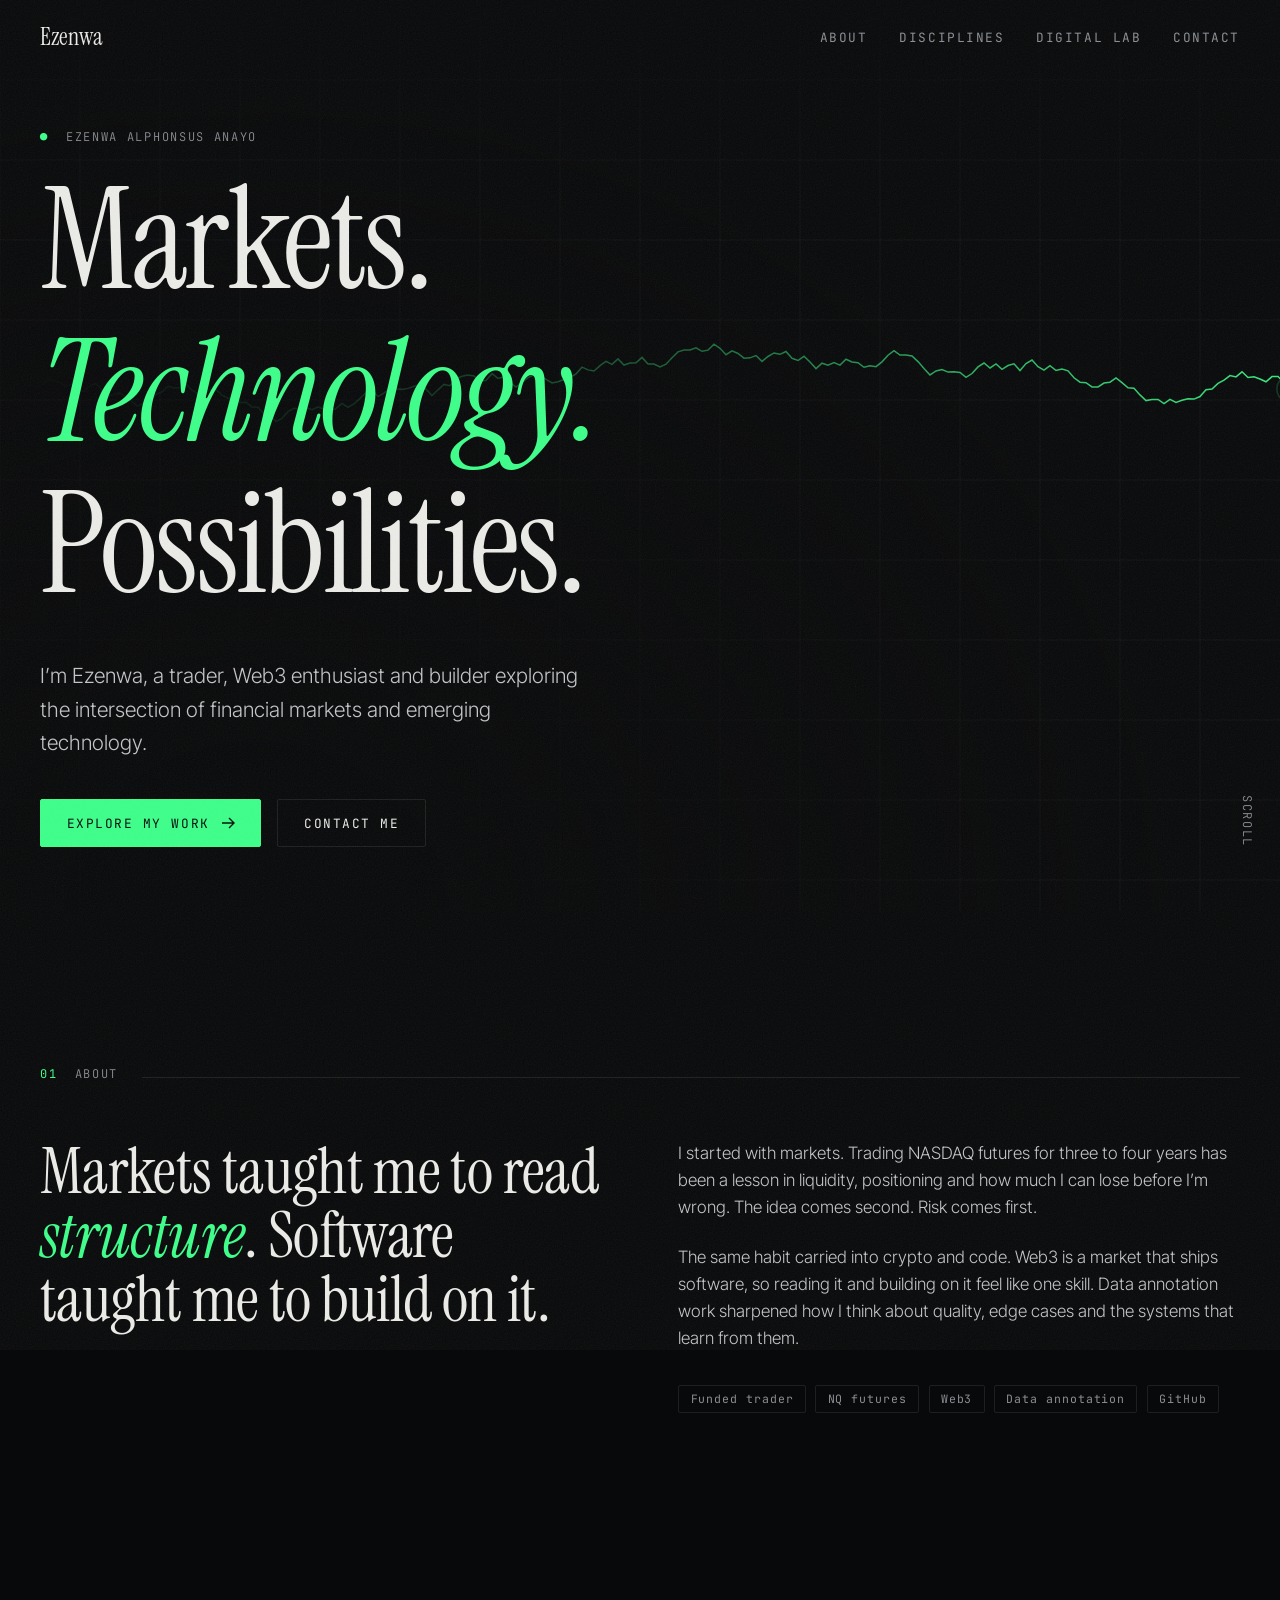
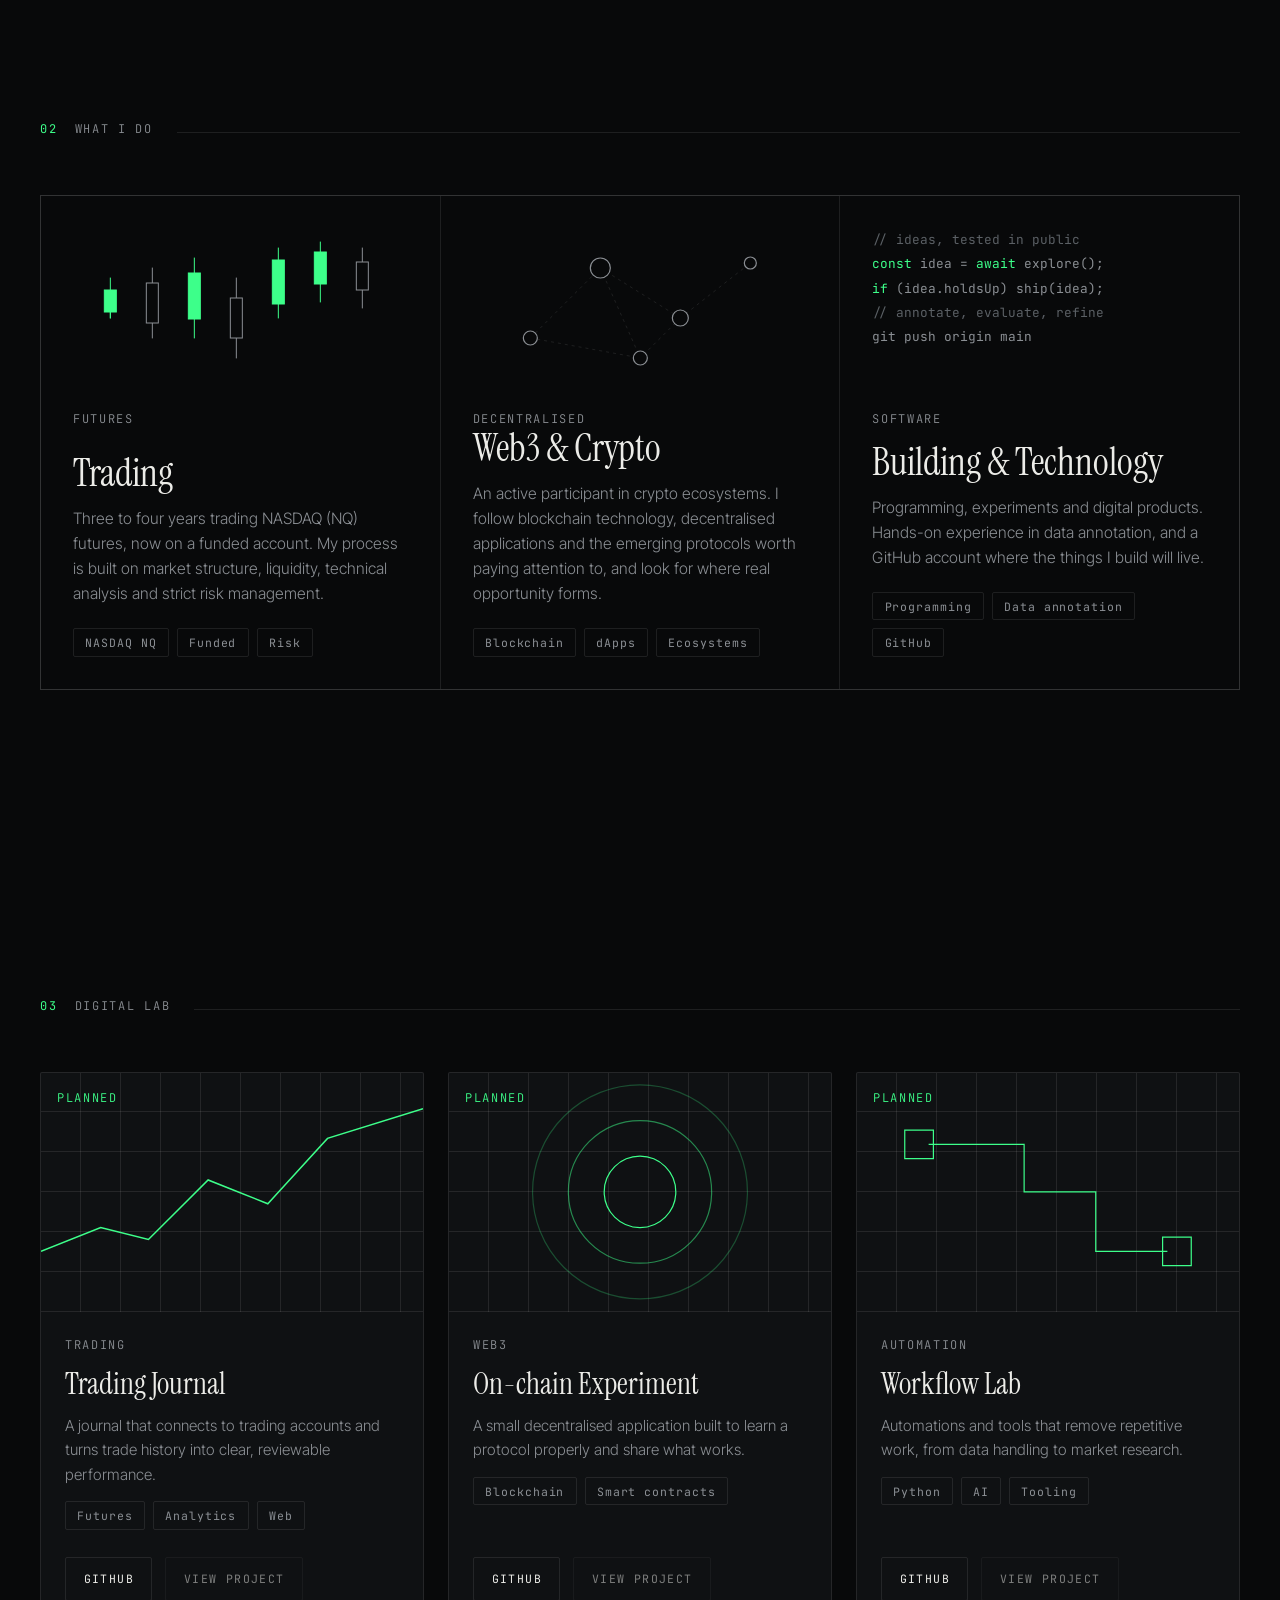
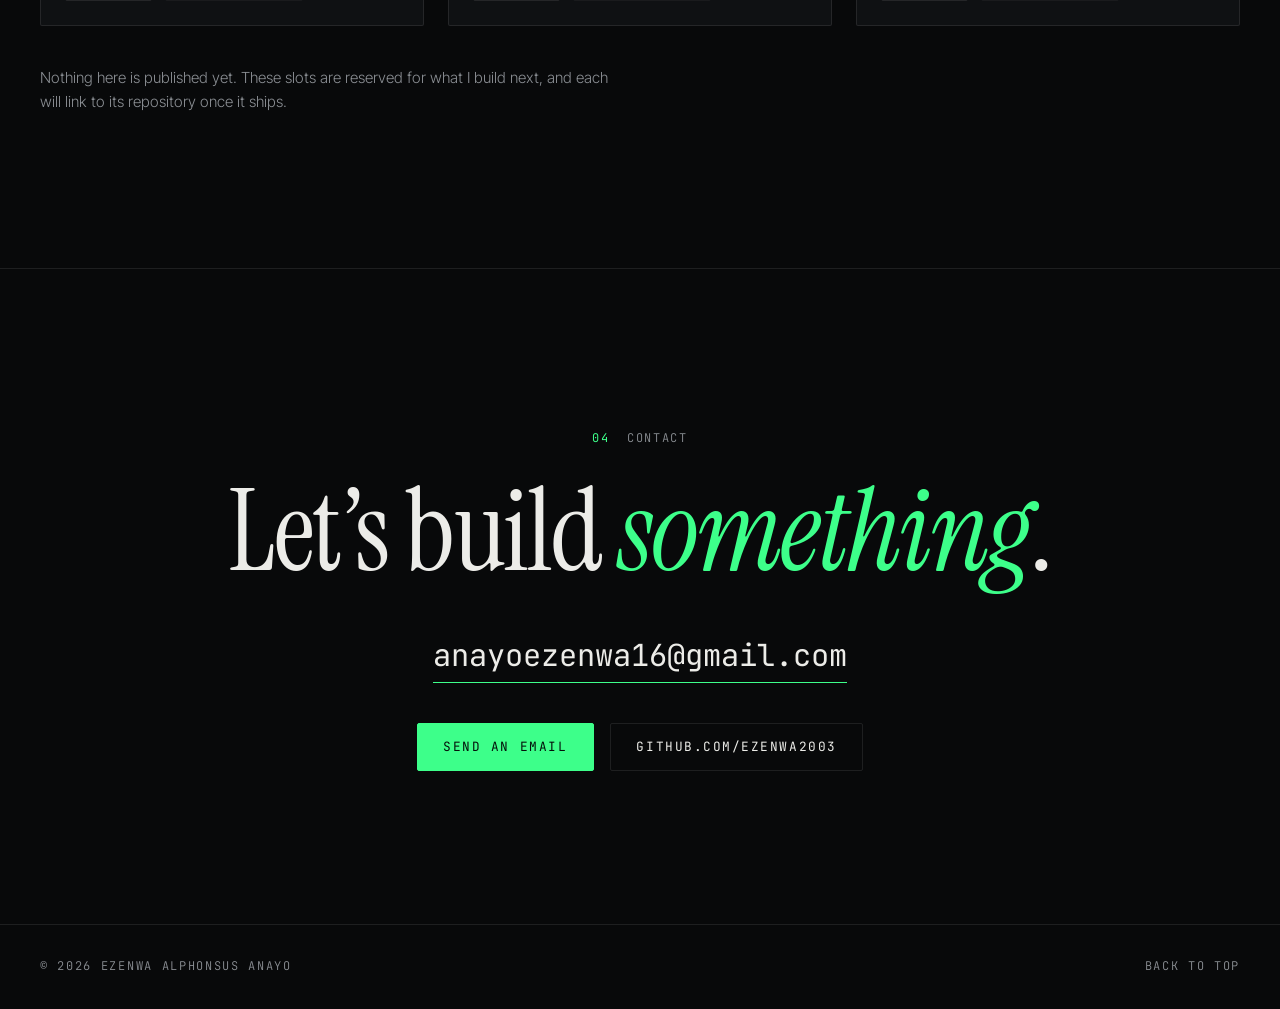
==== index.html @ c3a6a524 "Add files via upload" ====
<!DOCTYPE html>
<html lang="en">
<head>
<meta charset="utf-8">
<meta name="viewport" content="width=device-width, initial-scale=1, viewport-fit=cover">
<title>Ezenwa Alphonsus Anayo | Markets. Technology. Possibilities.</title>
<meta name="description" content="Ezenwa is a futures trader, Web3 enthusiast and builder working at the intersection of financial markets and emerging technology.">
<meta name="theme-color" content="#08090a">
<link rel="icon" href="data:image/svg+xml,%3Csvg xmlns='http://www.w3.org/2000/svg' viewBox='0 0 32 32'%3E%3Crect width='32' height='32' fill='%2308090a'/%3E%3Cpath d='M9 8h14v3H12.5v4H21v3h-8.5v4H23v3H9z' fill='%233dff8a'/%3E%3C/svg%3E">
<link rel="preconnect" href="https://fonts.googleapis.com">
<link rel="preconnect" href="https://fonts.gstatic.com" crossorigin>
<link href="https://fonts.googleapis.com/css2?family=Instrument+Serif:ital@0;1&family=Inter+Tight:wght@300;400;500&family=JetBrains+Mono:wght@400&display=swap" rel="stylesheet">
<style>
:root{--bg:#08090a;--bg2:#0f1113;--ink:#ecece8;--mute:#8b8f94;--line:rgba(255,255,255,.09);--acc:#3dff8a;--serif:'Instrument Serif',Georgia,'Times New Roman',serif;--sans:'Inter Tight',system-ui,-apple-system,'Segoe UI',sans-serif;--mono:'JetBrains Mono',ui-monospace,Menlo,Consolas,monospace;--ease:cubic-bezier(.2,.7,.1,1);color-scheme:dark;box-sizing:border-box;padding-bottom:env(safe-area-inset-bottom,0px)}
*,*::before,*::after{box-sizing:border-box;margin:0}
html{scroll-behavior:smooth;scroll-padding-top:80px;background:var(--bg)}
body{background:var(--bg);color:var(--ink);font:300 1.0625rem/1.6 var(--sans);overflow-x:hidden;-webkit-font-smoothing:antialiased}
body::before{content:"";position:fixed;inset:0 0 auto;height:env(safe-area-inset-top,0px);background:var(--bg);z-index:60}
body::after{content:"";position:fixed;inset:-50%;z-index:70;pointer-events:none;opacity:.07;background-image:url("data:image/svg+xml,%3Csvg xmlns='http://www.w3.org/2000/svg' width='200' height='200'%3E%3Cfilter id='n'%3E%3CfeTurbulence type='fractalNoise' baseFrequency='.85' numOctaves='2'/%3E%3C/filter%3E%3Crect width='100%25' height='100%25' filter='url(%23n)'/%3E%3C/svg%3E");animation:gr 1.2s steps(6) infinite}
@keyframes gr{0%{transform:translate(0,0)}20%{transform:translate(-3%,2%)}40%{transform:translate(2%,-3%)}60%{transform:translate(-2%,-1%)}80%{transform:translate(3%,3%)}100%{transform:translate(0,0)}}
a{color:inherit;text-decoration:none}
:focus-visible{outline:2px solid var(--acc);outline-offset:3px}
.wrap{width:min(1200px,100% - 3rem);margin-inline:auto}
.mono{font-family:var(--mono);font-size:.75rem;letter-spacing:.14em;text-transform:uppercase;color:var(--mute)}
.mono b{color:var(--acc);font-weight:400}
h1,h2,h3{font-family:var(--serif);font-weight:400;line-height:1}
/* loader */
#ld{position:fixed;inset:0;z-index:100;background:var(--bg);display:grid;place-items:center;transition:transform 1s var(--ease)}
#ld span{font-family:var(--serif);font-size:clamp(2rem,6vw,3.5rem);display:block;overflow:hidden}
#ld i{display:block;height:1px;background:var(--acc);width:0;margin-top:1rem;animation:ln 1.1s var(--ease) forwards}
@keyframes ln{to{width:100%}}
body.ready #ld{transform:translateY(-100%)}
/* nav */
header{position:fixed;top:0;left:0;right:0;z-index:50;padding:calc(1.1rem + env(safe-area-inset-top,0px)) 0 1.1rem;mix-blend-mode:normal}
header .wrap{display:flex;justify-content:space-between;align-items:center}
.logo{font-family:var(--serif);font-size:1.5rem}
nav{display:flex;gap:2rem}
nav a,.mbtn{position:relative;font:400 .8rem var(--mono);letter-spacing:.12em;text-transform:uppercase;color:var(--mute);padding:.7rem 0;transition:color .3s}
nav a::after{content:"";position:absolute;left:0;bottom:.3rem;height:1px;width:100%;background:var(--acc);transform:scaleX(0);transform-origin:right;transition:transform .5s var(--ease)}
nav a:hover,nav a.on{color:var(--ink)}
nav a:hover::after,nav a.on::after{transform:scaleX(1);transform-origin:left}
.mbtn{display:none;background:none;border:1px solid var(--line);border-radius:2px;min-width:44px;min-height:44px;padding:0 1rem;cursor:pointer}
/* hero */
#top{position:relative;min-height:100svh;display:flex;align-items:flex-end;padding:8rem 0 4rem;overflow:hidden}
#cv{position:absolute;inset:0;width:100%;height:100%}
#top::after{content:"";position:absolute;inset:0;background:radial-gradient(ellipse at 20% 100%,var(--bg) 10%,transparent 65%),linear-gradient(var(--bg),transparent 25%);pointer-events:none}
#top .wrap{position:relative;z-index:2}
h1{font-size:clamp(3.2rem,11vw,9.5rem);letter-spacing:-.02em;margin:1.5rem 0 2rem}
h1 .ln{display:block;overflow:hidden;padding-bottom:.08em}
h1 .ln span{display:block;transform:translateY(110%);transition:transform 1.2s var(--ease)}
h1 .ln:nth-child(2) span{transition-delay:.12s;font-style:italic;color:var(--acc)}
h1 .ln:nth-child(3) span{transition-delay:.24s}
body.ready h1 .ln span{transform:none}
.sub{max-width:34rem;font-size:clamp(1.05rem,2vw,1.3rem);color:#c4c6c8}
.cta{display:flex;flex-wrap:wrap;gap:1rem;margin-top:2.5rem}
.btn{display:inline-flex;align-items:center;gap:.7rem;min-height:48px;padding:0 1.6rem;border:1px solid var(--line);border-radius:2px;font:400 .8rem var(--mono);letter-spacing:.12em;text-transform:uppercase;transition:background .4s,color .4s,border-color .4s,transform .4s var(--ease)}
.btn svg{width:14px;height:14px;transition:transform .4s var(--ease)}
.btn:hover svg{transform:translateX(4px)}
.btn.p{background:var(--acc);color:#04100a;border-color:var(--acc)}
.btn.p:hover{background:var(--ink);border-color:var(--ink)}
.btn:not(.p):hover{border-color:var(--acc);color:var(--acc)}
.scroll{position:absolute;right:1.5rem;bottom:4rem;z-index:2;writing-mode:vertical-rl}
/* sections */
section{padding:clamp(5rem,12vw,10rem) 0;position:relative}
.hd{display:flex;gap:1.5rem;align-items:baseline;margin-bottom:3.5rem}
.hd::after{content:"";flex:1;height:1px;background:var(--line);transform:scaleX(0);transform-origin:left;transition:transform 1.4s var(--ease)}
.hd.in::after{transform:none}
.rv{opacity:0;transform:translateY(28px);transition:opacity .9s var(--ease),transform .9s var(--ease);transition-delay:var(--d,0s)}
.rv.in{opacity:1;transform:none}
#about .g{display:grid;grid-template-columns:1fr 1fr;gap:clamp(2rem,6vw,6rem)}
#about h2{font-size:clamp(2.2rem,5vw,4.2rem);letter-spacing:-.01em}
#about h2 em{color:var(--acc)}
#about p+p{margin-top:1.4rem}
#about p{color:#c4c6c8}
.facts{display:flex;flex-wrap:wrap;gap:.6rem;margin-top:2rem}
.tag{font:400 .72rem var(--mono);letter-spacing:.08em;padding:.35rem .7rem;border:1px solid var(--line);border-radius:2px;color:var(--mute)}
/* what i do */
.cards{display:grid;grid-template-columns:repeat(3,1fr);gap:1px;background:var(--line);border:1px solid var(--line)}
.card{position:relative;background:var(--bg);padding:2rem;min-height:30rem;display:flex;flex-direction:column;overflow:hidden;transition:background .5s}
.card::before{content:"";position:absolute;inset:0;background:radial-gradient(420px circle at var(--mx,50%) var(--my,0%),rgba(61,255,138,.09),transparent 60%);opacity:0;transition:opacity .4s}
.card:hover::before{opacity:1}
.card>*{position:relative}
.card h3{font-size:2.4rem;margin:auto 0 .8rem}
.card p{color:var(--mute);font-size:.98rem}
.card .tags{display:flex;flex-wrap:wrap;gap:.5rem;margin-top:1.4rem}
.viz{height:150px;margin-bottom:2rem}
.viz svg{width:100%;height:100%;overflow:visible}
.cn{stroke:var(--mute);stroke-width:1;transition:stroke .5s,transform .7s var(--ease);transform-box:fill-box;transform-origin:center}
.cn.u{fill:var(--acc);stroke:var(--acc)}
.card:hover .cn{stroke:var(--acc)}
.card:hover .cn:nth-child(odd){transform:scaleY(1.25)}
.card:hover .cn:nth-child(even){transform:scaleY(.8)}
.nd{fill:var(--bg);stroke:var(--mute);stroke-width:1.2;transition:stroke .5s,fill .5s}
.ed{stroke:var(--line);stroke-width:1;stroke-dasharray:3 4;transition:stroke .5s}
.card:hover .nd{stroke:var(--acc)}.card:hover .nd.f{fill:var(--acc)}.card:hover .ed{stroke:var(--acc);animation:dash 1.5s linear infinite}
@keyframes dash{to{stroke-dashoffset:-14}}
.code{font:400 .8rem/1.9 var(--mono);color:var(--mute);white-space:pre;overflow:hidden}
.code .k{color:var(--acc)}.code .c{color:#5b6065}
/* lab */
.lab{display:grid;grid-template-columns:repeat(3,1fr);gap:1.5rem}
.pj{border:1px solid var(--line);background:var(--bg2);border-radius:2px;display:flex;flex-direction:column;transition:border-color .5s,transform .6s var(--ease)}
.pj:hover{border-color:rgba(61,255,138,.5);transform:translateY(-6px)}
.th{aspect-ratio:16/10;position:relative;overflow:hidden;border-bottom:1px solid var(--line);background:repeating-linear-gradient(90deg,transparent 0 39px,var(--line) 39px 40px),repeating-linear-gradient(0deg,transparent 0 39px,var(--line) 39px 40px)}
.th svg{position:absolute;inset:0;width:100%;height:100%}
.th .st{position:absolute;left:1rem;top:1rem;color:var(--acc)}
.pb{padding:1.5rem;display:flex;flex-direction:column;gap:.9rem;flex:1}
.pb h3{font-size:1.9rem}
.pb p{color:var(--mute);font-size:.95rem}
.pb .tags{display:flex;flex-wrap:wrap;gap:.5rem}
.pa{display:flex;gap:.8rem;margin-top:auto;padding-top:.8rem}
.pa .btn{min-height:44px;padding:0 1.1rem;font-size:.72rem}
.btn[aria-disabled=true]{opacity:.5;pointer-events:none}
.note{margin-top:2.5rem;max-width:36rem;color:var(--mute);font-size:.95rem}
/* contact */
#contact{text-align:center;border-top:1px solid var(--line)}
#contact h2{font-size:clamp(2.6rem,9vw,7.5rem);letter-spacing:-.02em;margin:1.5rem 0 2.5rem}
#contact h2 em{color:var(--acc)}
.mail{display:inline-block;font:400 clamp(1rem,3.4vw,1.9rem) var(--mono);border-bottom:1px solid var(--acc);padding:.4rem 0;transition:color .3s}
.mail:hover{color:var(--acc)}
.cta.c{justify-content:center}
footer{padding:2rem 0 calc(2rem + env(safe-area-inset-bottom,0px));border-top:1px solid var(--line)}
footer .wrap{display:flex;justify-content:space-between;flex-wrap:wrap;gap:1rem}
/* cursor */
.cur{position:fixed;left:0;top:0;width:34px;height:34px;margin:-17px 0 0 -17px;border:1px solid var(--acc);border-radius:50%;z-index:80;pointer-events:none;opacity:0;transition:width .35s var(--ease),height .35s var(--ease),margin .35s var(--ease),background .3s,opacity .3s}
.cur.on{opacity:.9}.cur.h{width:64px;height:64px;margin:-32px 0 0 -32px;background:rgba(61,255,138,.1)}
@media(max-width:900px){
 #about .g,.cards,.lab{grid-template-columns:1fr}
 .card{min-height:24rem}
 nav{position:fixed;inset:0;background:var(--bg);flex-direction:column;justify-content:center;align-items:center;gap:1.2rem;opacity:0;visibility:hidden;transition:opacity .4s,visibility .4s}
 nav a{font:400 2.4rem var(--serif);text-transform:none;letter-spacing:0;color:var(--ink)}
 nav.open{opacity:1;visibility:visible}
 .mbtn{display:block;position:relative;z-index:2}
 .scroll{display:none}
}
@media(prefers-reduced-motion:reduce){
 *,*::before,*::after{animation-duration:.01ms!important;animation-iteration-count:1!important;transition-duration:.01ms!important;scroll-behavior:auto!important}
 .rv,h1 .ln span{opacity:1;transform:none}
}
</style>
</head>
<body>
<div id="ld" aria-hidden="true"><div><span>Ezenwa</span><i></i></div></div>
<div class="cur" aria-hidden="true"></div>

<header>
 <div class="wrap">
  <a class="logo" href="#top" aria-label="Ezenwa, back to top">Ezenwa</a>
  <button class="mbtn" aria-expanded="false" aria-controls="nav">Menu</button>
  <nav id="nav" aria-label="Primary">
   <a href="#about">About</a><a href="#do">Disciplines</a><a href="#lab">Digital Lab</a><a href="#contact">Contact</a>
  </nav>
 </div>
</header>

<main>
<section id="top" aria-label="Introduction">
 <canvas id="cv" aria-hidden="true"></canvas>
 <div class="wrap">
  <p class="mono"><b>●</b>&nbsp; Ezenwa Alphonsus Anayo</p>
  <h1 aria-label="Markets. Technology. Possibilities."><span class="ln"><span>Markets.</span></span><span class="ln"><span>Technology.</span></span><span class="ln"><span>Possibilities.</span></span></h1>
  <p class="sub">I’m Ezenwa, a trader, Web3 enthusiast and builder exploring the intersection of financial markets and emerging technology.</p>
  <div class="cta">
   <a class="btn p" href="#lab">Explore my work <svg viewBox="0 0 14 14" fill="none" stroke="currentColor" stroke-width="1.4" aria-hidden="true"><path d="M1 7h12M8 2l5 5-5 5"/></svg></a>
   <a class="btn" href="#contact">Contact me</a>
  </div>
 </div>
 <span class="mono scroll">Scroll</span>
</section>

<section id="about">
 <div class="wrap">
  <div class="hd rv"><span class="mono"><b>01</b> &nbsp;About</span></div>
  <div class="g">
   <h2 class="rv">Markets taught me to read <em>structure</em>. Software taught me to build on it.</h2>
   <div class="rv" style="--d:.15s">
    <p>I started with markets. Trading NASDAQ futures for three to four years has been a lesson in liquidity, positioning and how much I can lose before I’m wrong. The idea comes second. Risk comes first.</p>
    <p>The same habit carried into crypto and code. Web3 is a market that ships software, so reading it and building on it feel like one skill. Data annotation work sharpened how I think about quality, edge cases and the systems that learn from them.</p>
    <div class="facts"><span class="tag">Funded trader</span><span class="tag">NQ futures</span><span class="tag">Web3</span><span class="tag">Data annotation</span><span class="tag">GitHub</span></div>
   </div>
  </div>
 </div>
</section>

<section id="do">
 <div class="wrap">
  <div class="hd rv"><span class="mono"><b>02</b> &nbsp;What I do</span></div>
  <div class="cards">
   <article class="card rv">
    <div class="viz"><svg viewBox="0 0 300 150" aria-hidden="true">
     <g stroke-linecap="round"><path class="cn u" d="M20 90v-40M20 80v10" /><rect class="cn u" x="14" y="62" width="12" height="22" fill="none"/>
     <path class="cn" d="M62 40v70"/><rect class="cn" x="56" y="55" width="12" height="40" fill="var(--bg)"/>
     <path class="cn u" d="M104 30v80"/><rect class="cn u" x="98" y="45" width="12" height="46" fill="none"/>
     <path class="cn" d="M146 50v80"/><rect class="cn" x="140" y="70" width="12" height="40" fill="var(--bg)"/>
     <path class="cn u" d="M188 20v70"/><rect class="cn u" x="182" y="32" width="12" height="44" fill="none"/>
     <path class="cn u" d="M230 14v60"/><rect class="cn u" x="224" y="24" width="12" height="32" fill="none"/>
     <path class="cn" d="M272 20v60"/><rect class="cn" x="266" y="34" width="12" height="28" fill="var(--bg)"/></g></svg></div>
    <span class="mono">Futures</span>
    <h3>Trading</h3>
    <p>Three to four years trading NASDAQ (NQ) futures, now on a funded account. My process is built on market structure, liquidity, technical analysis and strict risk management.</p>
    <div class="tags"><span class="tag">NASDAQ NQ</span><span class="tag">Funded</span><span class="tag">Risk</span></div>
   </article>
   <article class="card rv" style="--d:.12s">
    <div class="viz"><svg viewBox="0 0 300 150" aria-hidden="true">
     <path class="ed" d="M40 110L110 40M110 40L190 90M190 90L260 35M110 40L150 130M190 90L150 130M40 110L150 130"/>
     <circle class="nd f" cx="40" cy="110" r="7"/><circle class="nd" cx="110" cy="40" r="10"/><circle class="nd f" cx="190" cy="90" r="8"/><circle class="nd" cx="260" cy="35" r="6"/><circle class="nd" cx="150" cy="130" r="7"/></svg></div>
    <span class="mono">Decentralised</span>
    <h3>Web3 &amp; Crypto</h3>
    <p>An active participant in crypto ecosystems. I follow blockchain technology, decentralised applications and the emerging protocols worth paying attention to, and look for where real opportunity forms.</p>
    <div class="tags"><span class="tag">Blockchain</span><span class="tag">dApps</span><span class="tag">Ecosystems</span></div>
   </article>
   <article class="card rv" style="--d:.24s">
    <div class="viz"><div class="code"><span class="c">// ideas, tested in public</span>
<span class="k">const</span> idea = <span class="k">await</span> explore();
<span class="k">if</span> (idea.holdsUp) ship(idea);
<span class="c">// annotate, evaluate, refine</span>
git push origin main</div></div>
    <span class="mono">Software</span>
    <h3>Building &amp; Technology</h3>
    <p>Programming, experiments and digital products. Hands-on experience in data annotation, and a GitHub account where the things I build will live.</p>
    <div class="tags"><span class="tag">Programming</span><span class="tag">Data annotation</span><span class="tag">GitHub</span></div>
   </article>
  </div>
 </div>
</section>

<section id="lab">
 <div class="wrap">
  <div class="hd rv"><span class="mono"><b>03</b> &nbsp;Digital Lab</span></div>
  <div class="lab" id="grid">
   <article class="pj rv">
    <div class="th"><span class="mono st">Planned</span><svg viewBox="0 0 320 200" preserveAspectRatio="none" aria-hidden="true"><path d="M0 150L50 130 90 140 140 90 190 110 240 55 320 30" fill="none" stroke="#3dff8a" stroke-width="1.5" vector-effect="non-scaling-stroke"/></svg></div>
    <div class="pb"><span class="mono">Trading</span><h3>Trading Journal</h3><p>A journal that connects to trading accounts and turns trade history into clear, reviewable performance.</p>
     <div class="tags"><span class="tag">Futures</span><span class="tag">Analytics</span><span class="tag">Web</span></div>
     <div class="pa"><a class="btn" href="https://github.com/ezenwa2003" target="_blank" rel="noopener">GitHub</a><a class="btn" href="#contact" aria-disabled="true" tabindex="-1">View project</a></div></div>
   </article>
   <article class="pj rv" style="--d:.12s">
    <div class="th"><span class="mono st">Planned</span><svg viewBox="0 0 320 200" preserveAspectRatio="none" aria-hidden="true"><g fill="none" stroke="#3dff8a" stroke-width="1.2" vector-effect="non-scaling-stroke"><circle cx="160" cy="100" r="30" vector-effect="non-scaling-stroke"/><circle cx="160" cy="100" r="60" opacity=".5" vector-effect="non-scaling-stroke"/><circle cx="160" cy="100" r="90" opacity=".25" vector-effect="non-scaling-stroke"/></g></svg></div>
    <div class="pb"><span class="mono">Web3</span><h3>On-chain Experiment</h3><p>A small decentralised application built to learn a protocol properly and share what works.</p>
     <div class="tags"><span class="tag">Blockchain</span><span class="tag">Smart contracts</span></div>
     <div class="pa"><a class="btn" href="https://github.com/ezenwa2003" target="_blank" rel="noopener">GitHub</a><a class="btn" href="#contact" aria-disabled="true" tabindex="-1">View project</a></div></div>
   </article>
   <article class="pj rv" style="--d:.24s">
    <div class="th"><span class="mono st">Planned</span><svg viewBox="0 0 320 200" preserveAspectRatio="none" aria-hidden="true"><g fill="none" stroke="#3dff8a" stroke-width="1.2" vector-effect="non-scaling-stroke"><path d="M60 60h80v40h60v50h60" vector-effect="non-scaling-stroke"/><rect x="40" y="48" width="24" height="24" vector-effect="non-scaling-stroke"/><rect x="256" y="138" width="24" height="24" vector-effect="non-scaling-stroke"/></g></svg></div>
    <div class="pb"><span class="mono">Automation</span><h3>Workflow Lab</h3><p>Automations and tools that remove repetitive work, from data handling to market research.</p>
     <div class="tags"><span class="tag">Python</span><span class="tag">AI</span><span class="tag">Tooling</span></div>
     <div class="pa"><a class="btn" href="https://github.com/ezenwa2003" target="_blank" rel="noopener">GitHub</a><a class="btn" href="#contact" aria-disabled="true" tabindex="-1">View project</a></div></div>
   </article>
  </div>
  <p class="note rv">Nothing here is published yet. These slots are reserved for what I build next, and each will link to its repository once it ships.</p>
 </div>
</section>

<section id="contact">
 <div class="wrap">
  <span class="mono rv"><b>04</b> &nbsp;Contact</span>
  <h2 class="rv">Let’s build <em>something</em>.</h2>
  <a class="mail rv" href="mailto:anayoezenwa16@gmail.com">anayoezenwa16@gmail.com</a>
  <div class="cta c rv"><a class="btn p" href="mailto:anayoezenwa16@gmail.com">Send an email</a><a class="btn" href="https://github.com/ezenwa2003" target="_blank" rel="noopener">github.com/ezenwa2003</a></div>
 </div>
</section>
</main>

<footer><div class="wrap"><span class="mono">© <span id="yr">2026</span> Ezenwa Alphonsus Anayo</span><a class="mono" href="#top">Back to top</a></div></footer>

<script>
(function(){
var rm=matchMedia('(prefers-reduced-motion: reduce)').matches;
document.getElementById('yr').textContent=new Date().getFullYear();
setTimeout(function(){document.body.classList.add('ready')},rm?0:1500);
setTimeout(function(){var l=document.getElementById('ld');if(l)l.style.display='none'},rm?50:2700);
/* reveal + active nav */
var io=new IntersectionObserver(function(es){es.forEach(function(e){if(e.isIntersecting){e.target.classList.add('in');io.unobserve(e.target)}})},{threshold:.15});
document.querySelectorAll('.rv,.hd').forEach(function(el){io.observe(el)});
var links=document.querySelectorAll('nav a');
var so=new IntersectionObserver(function(es){es.forEach(function(e){if(e.isIntersecting){links.forEach(function(a){a.classList.toggle('on',a.getAttribute('href')==='#'+e.target.id)})}})},{rootMargin:'-45% 0px -50% 0px'});
document.querySelectorAll('main section[id]').forEach(function(s){so.observe(s)});
/* mobile menu */
var nav=document.getElementById('nav'),mb=document.querySelector('.mbtn');
function tog(o){nav.classList.toggle('open',o);mb.setAttribute('aria-expanded',o);mb.textContent=o?'Close':'Menu'}
mb.addEventListener('click',function(){tog(!nav.classList.contains('open'))});
links.forEach(function(a){a.addEventListener('click',function(){tog(false)})});
document.addEventListener('keydown',function(e){if(e.key==='Escape')tog(false)});
/* card spotlight */
document.querySelectorAll('.card').forEach(function(c){c.addEventListener('pointermove',function(e){var r=c.getBoundingClientRect();c.style.setProperty('--mx',(e.clientX-r.left)+'px');c.style.setProperty('--my',(e.clientY-r.top)+'px')})});
/* cursor (fine pointers only) */
if(!rm&&matchMedia('(hover:hover) and (pointer:fine)').matches){
 var cu=document.querySelector('.cur'),x=0,y=0,tx=0,ty=0;
 addEventListener('pointermove',function(e){tx=e.clientX;ty=e.clientY;cu.classList.add('on')});
 document.addEventListener('pointerover',function(e){cu.classList.toggle('h',!!e.target.closest('a,button,.card,.pj'))});
 (function f(){x+=(tx-x)*.18;y+=(ty-y)*.18;cu.style.transform='translate('+x+'px,'+y+'px)';requestAnimationFrame(f)})();
}
/* hero: live price line */
var cv=document.getElementById('cv'),cx=cv.getContext('2d'),W,H,pts=[],vis=true,step=6;
function size(){var d=Math.min(devicePixelRatio||1,2);W=cv.clientWidth;H=cv.clientHeight;cv.width=W*d;cv.height=H*d;cx.setTransform(d,0,0,d,0,0);var n=Math.ceil(W/step)+2,v=pts.length?pts[pts.length-1]:H*.45;pts=[];for(var i=0;i<n;i++){v+=(Math.random()-.5)*14;v=Math.max(H*.2,Math.min(H*.7,v));pts.push(v)}}
function draw(t){
 cx.clearRect(0,0,W,H);
 cx.strokeStyle='rgba(255,255,255,.045)';cx.lineWidth=1;
 for(var gx=0;gx<W;gx+=80){cx.beginPath();cx.moveTo(gx,0);cx.lineTo(gx,H);cx.stroke()}
 for(var gy=0;gy<H;gy+=80){cx.beginPath();cx.moveTo(0,gy);cx.lineTo(W,gy);cx.stroke()}
 var g=cx.createLinearGradient(0,0,W,0);g.addColorStop(0,'rgba(61,255,138,0)');g.addColorStop(1,'rgba(61,255,138,.9)');
 cx.strokeStyle=g;cx.lineWidth=1.5;cx.beginPath();
 for(var i=0;i<pts.length;i++){var px=i*step,py=pts[i];i?cx.lineTo(px,py):cx.moveTo(px,py)}
 cx.stroke();
 var lx=(pts.length-1)*step,ly=pts[pts.length-1],p=(Math.sin(t/400)+1)/2;
 cx.fillStyle='#3dff8a';cx.beginPath();cx.arc(lx,ly,3,0,7);cx.fill();
 cx.strokeStyle='rgba(61,255,138,'+(.4-.3*p)+')';cx.beginPath();cx.arc(lx,ly,6+p*10,0,7);cx.stroke();
}
var last=0;
function loop(t){
 if(vis&&t-last>70){last=t;var v=pts[pts.length-1]+(Math.random()-.5)*16;v=Math.max(H*.2,Math.min(H*.7,v));pts.push(v);pts.shift()}
 if(vis)draw(t);
 requestAnimationFrame(loop);
}
size();addEventListener('resize',size);
new IntersectionObserver(function(e){vis=e[0].isIntersecting}).observe(cv);
if(rm){draw(0)}else{requestAnimationFrame(loop)}
})();
</script>
</body>
</html>
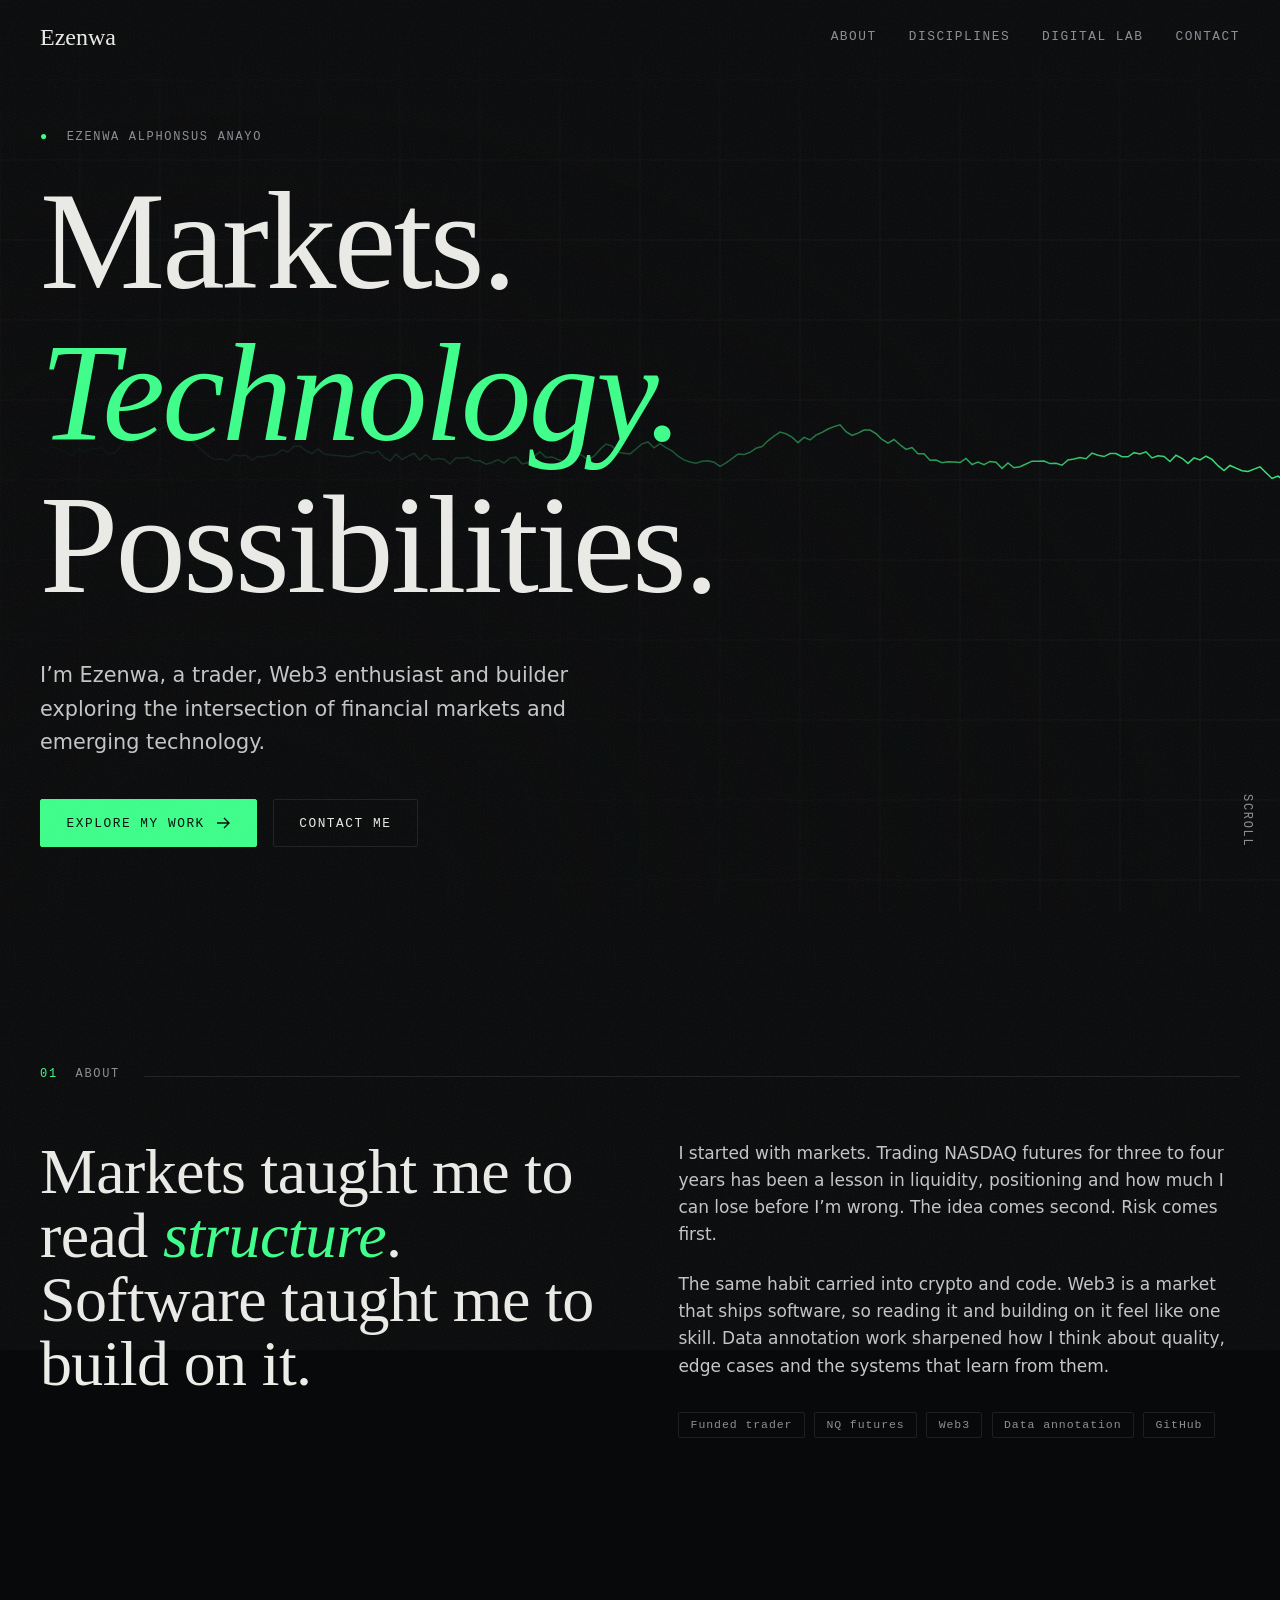
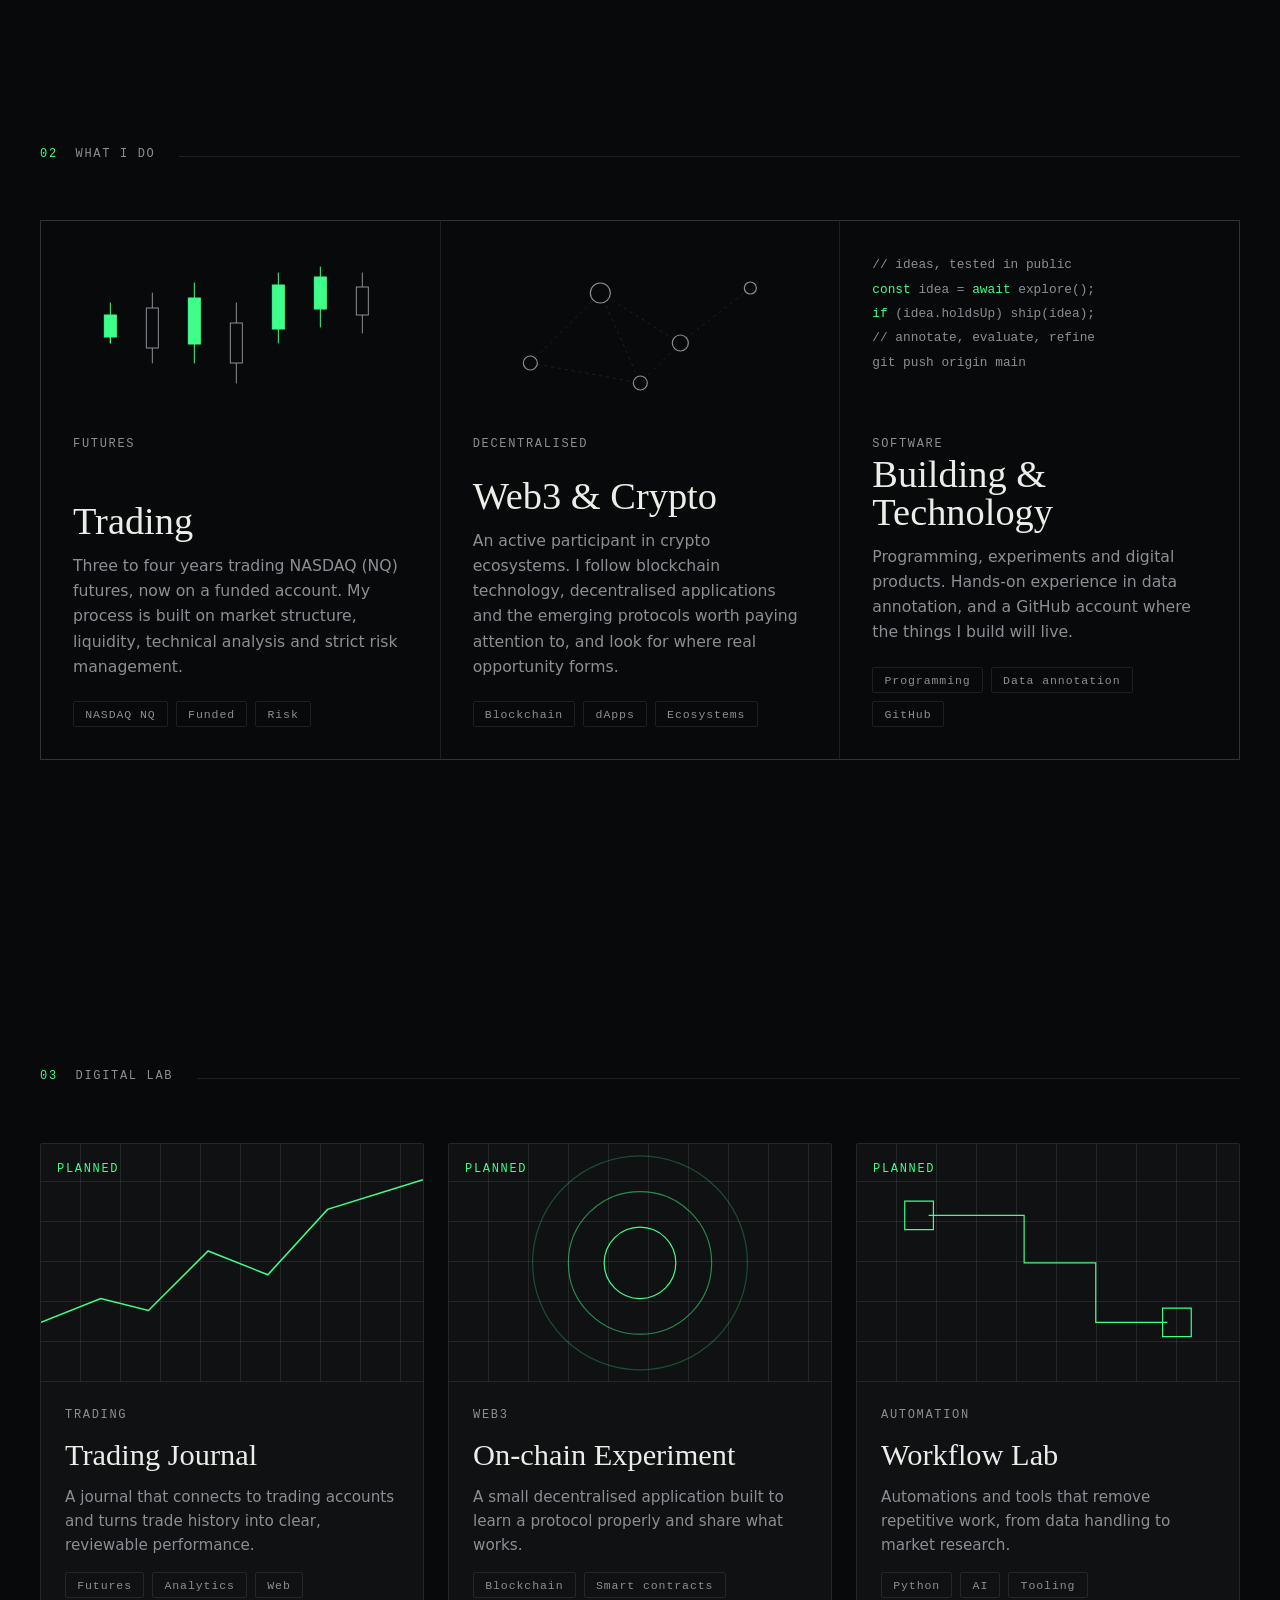
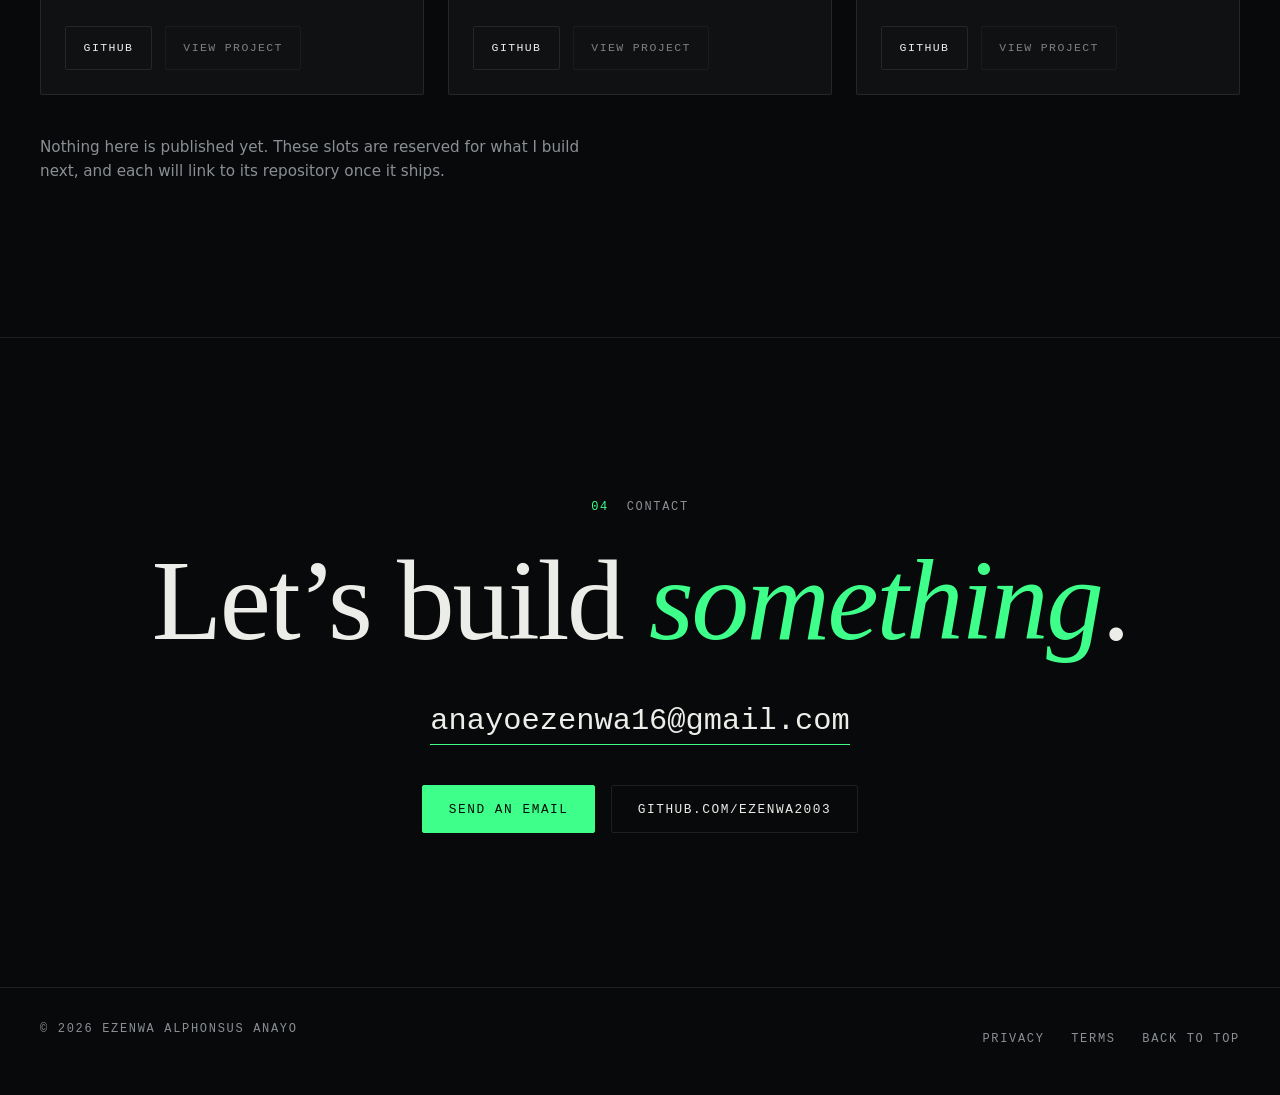
==== commit 783c2bd1: "Add files via upload" ====
--- a/index.html
+++ b/index.html
@@ -5,8 +5,25 @@
 <meta name="viewport" content="width=device-width, initial-scale=1, viewport-fit=cover">
 <title>Ezenwa Alphonsus Anayo | Markets. Technology. Possibilities.</title>
 <meta name="description" content="Ezenwa is a futures trader, Web3 enthusiast and builder working at the intersection of financial markets and emerging technology.">
+<meta http-equiv="Content-Security-Policy" content="default-src 'self'; script-src 'self' 'unsafe-inline' https://gc.zgo.at; style-src 'self' 'unsafe-inline' https://fonts.googleapis.com; font-src https://fonts.gstatic.com; img-src 'self' data: https://*.goatcounter.com; connect-src 'self' https://*.goatcounter.com; base-uri 'self'; object-src 'none'; upgrade-insecure-requests">
+<meta name="referrer" content="strict-origin-when-cross-origin">
 <meta name="theme-color" content="#08090a">
-<link rel="icon" href="data:image/svg+xml,%3Csvg xmlns='http://www.w3.org/2000/svg' viewBox='0 0 32 32'%3E%3Crect width='32' height='32' fill='%2308090a'/%3E%3Cpath d='M9 8h14v3H12.5v4H21v3h-8.5v4H23v3H9z' fill='%233dff8a'/%3E%3C/svg%3E">
+<link rel="canonical" href="https://ezenwa2003.github.io/">
+<meta property="og:type" content="website">
+<meta property="og:site_name" content="Ezenwa Alphonsus Anayo">
+<meta property="og:title" content="Ezenwa Alphonsus Anayo | Markets. Technology. Possibilities.">
+<meta property="og:description" content="Futures trader, Web3 enthusiast and builder exploring the intersection of financial markets and emerging technology.">
+<meta property="og:url" content="https://ezenwa2003.github.io/">
+<meta property="og:image" content="https://ezenwa2003.github.io/og-image.png">
+<meta property="og:image:width" content="1200">
+<meta property="og:image:height" content="630">
+<meta property="og:image:alt" content="Ezenwa Alphonsus Anayo. Markets. Technology. Possibilities. A green price line on a dark grid.">
+<meta name="twitter:card" content="summary_large_image">
+<meta name="twitter:title" content="Ezenwa Alphonsus Anayo | Markets. Technology. Possibilities.">
+<meta name="twitter:description" content="Futures trader, Web3 enthusiast and builder exploring financial markets and emerging technology.">
+<meta name="twitter:image" content="https://ezenwa2003.github.io/og-image.png">
+<link rel="icon" href="/favicon.svg" type="image/svg+xml">
+<link rel="apple-touch-icon" href="/apple-touch-icon.png">
 <link rel="preconnect" href="https://fonts.googleapis.com">
 <link rel="preconnect" href="https://fonts.gstatic.com" crossorigin>
 <link href="https://fonts.googleapis.com/css2?family=Instrument+Serif:ital@0;1&family=Inter+Tight:wght@300;400;500&family=JetBrains+Mono:wght@400&display=swap" rel="stylesheet">
@@ -95,7 +112,7 @@
 .card:hover .nd{stroke:var(--acc)}.card:hover .nd.f{fill:var(--acc)}.card:hover .ed{stroke:var(--acc);animation:dash 1.5s linear infinite}
 @keyframes dash{to{stroke-dashoffset:-14}}
 .code{font:400 .8rem/1.9 var(--mono);color:var(--mute);white-space:pre;overflow:hidden}
-.code .k{color:var(--acc)}.code .c{color:#5b6065}
+.code .k{color:var(--acc)}.code .c{color:var(--mute)}
 /* lab */
 .lab{display:grid;grid-template-columns:repeat(3,1fr);gap:1.5rem}
 .pj{border:1px solid var(--line);background:var(--bg2);border-radius:2px;display:flex;flex-direction:column;transition:border-color .5s,transform .6s var(--ease)}
@@ -120,6 +137,13 @@
 .cta.c{justify-content:center}
 footer{padding:2rem 0 calc(2rem + env(safe-area-inset-bottom,0px));border-top:1px solid var(--line)}
 footer .wrap{display:flex;justify-content:space-between;flex-wrap:wrap;gap:1rem}
+footer a{display:inline-block;padding:.6rem 0}
+#cc{position:fixed;left:1rem;right:1rem;bottom:calc(1rem + env(safe-area-inset-bottom,0px));z-index:90;max-width:36rem;margin-inline:auto;background:var(--bg2);border:1px solid var(--line);border-radius:2px;padding:1.1rem 1.3rem;display:flex;gap:1rem;align-items:center;flex-wrap:wrap}
+#cc[hidden]{display:none}
+#cc p{flex:1 1 15rem;font-size:.9rem;color:#c4c6c8}
+#cc p a{text-decoration:underline;text-decoration-color:var(--acc);text-underline-offset:3px}
+#cc .btn{min-height:44px;padding:0 1.2rem;cursor:pointer;background:none;color:var(--ink)}
+#cc .btn.p{background:var(--acc);color:#04100a}
 /* cursor */
 .cur{position:fixed;left:0;top:0;width:34px;height:34px;margin:-17px 0 0 -17px;border:1px solid var(--acc);border-radius:50%;z-index:80;pointer-events:none;opacity:0;transition:width .35s var(--ease),height .35s var(--ease),margin .35s var(--ease),background .3s,opacity .3s}
 .cur.on{opacity:.9}.cur.h{width:64px;height:64px;margin:-32px 0 0 -32px;background:rgba(61,255,138,.1)}
@@ -141,6 +165,7 @@
 <body>
 <div id="ld" aria-hidden="true"><div><span>Ezenwa</span><i></i></div></div>
 <div class="cur" aria-hidden="true"></div>
+<div id="cc" role="dialog" aria-label="Analytics consent" hidden><p>I would like to use privacy-friendly analytics, without cookies, to see which pages are read. <a href="/privacy.html">Privacy policy</a></p><button class="btn" id="cc-n" type="button">Decline</button><button class="btn p" id="cc-y" type="button">Accept</button></div>
 
 <header>
  <div class="wrap">
@@ -254,18 +279,26 @@
  <div class="wrap">
   <span class="mono rv"><b>04</b> &nbsp;Contact</span>
   <h2 class="rv">Let’s build <em>something</em>.</h2>
-  <a class="mail rv" href="mailto:anayoezenwa16@gmail.com">anayoezenwa16@gmail.com</a>
-  <div class="cta c rv"><a class="btn p" href="mailto:anayoezenwa16@gmail.com">Send an email</a><a class="btn" href="https://github.com/ezenwa2003" target="_blank" rel="noopener">github.com/ezenwa2003</a></div>
+  <a class="mail rv" href="#contact" data-u="anayoezenwa16" data-d="gmail.com">anayoezenwa16 [at] gmail [dot] com</a>
+  <div class="cta c rv"><a class="btn p" href="#contact" data-u="anayoezenwa16" data-d="gmail.com">Send an email</a><a class="btn" href="https://github.com/ezenwa2003" target="_blank" rel="noopener">github.com/ezenwa2003</a></div>
  </div>
 </section>
 </main>
 
-<footer><div class="wrap"><span class="mono">© <span id="yr">2026</span> Ezenwa Alphonsus Anayo</span><a class="mono" href="#top">Back to top</a></div></footer>
-
+<footer><div class="wrap"><span class="mono">© <span id="yr">2026</span> Ezenwa Alphonsus Anayo</span><span class="mono"><a href="/privacy.html">Privacy</a> &nbsp; <a href="/terms.html">Terms</a> &nbsp; <a href="#top">Back to top</a></span></div></footer>
+
+<script src="/site-config.js"></script>
 <script>
 (function(){
 var rm=matchMedia('(prefers-reduced-motion: reduce)').matches;
 document.getElementById('yr').textContent=new Date().getFullYear();
+document.querySelectorAll('[data-u]').forEach(function(a){var m=a.dataset.u+'@'+a.dataset.d;a.href='mailto:'+m;if(a.classList.contains('mail'))a.textContent=m});
+/* analytics: loads only if a site code is set AND the visitor accepts */
+var code=(window.SITE||{}).analyticsCode,bn=document.getElementById('cc');
+function load(){var t=document.createElement('script');t.async=true;t.src='https://gc.zgo.at/count.js';t.setAttribute('data-goatcounter','https://'+code+'.goatcounter.com/count');document.head.appendChild(t)}
+function ch(v){try{localStorage.setItem('cc',v)}catch(e){}bn.hidden=true;if(v==='y')load()}
+if(code){var c=null;try{c=localStorage.getItem('cc')}catch(e){}if(c==='y')load();else if(c!=='n')bn.hidden=false}
+document.getElementById('cc-y').onclick=function(){ch('y')};document.getElementById('cc-n').onclick=function(){ch('n')};
 setTimeout(function(){document.body.classList.add('ready')},rm?0:1500);
 setTimeout(function(){var l=document.getElementById('ld');if(l)l.style.display='none'},rm?50:2700);
 /* reveal + active nav */
